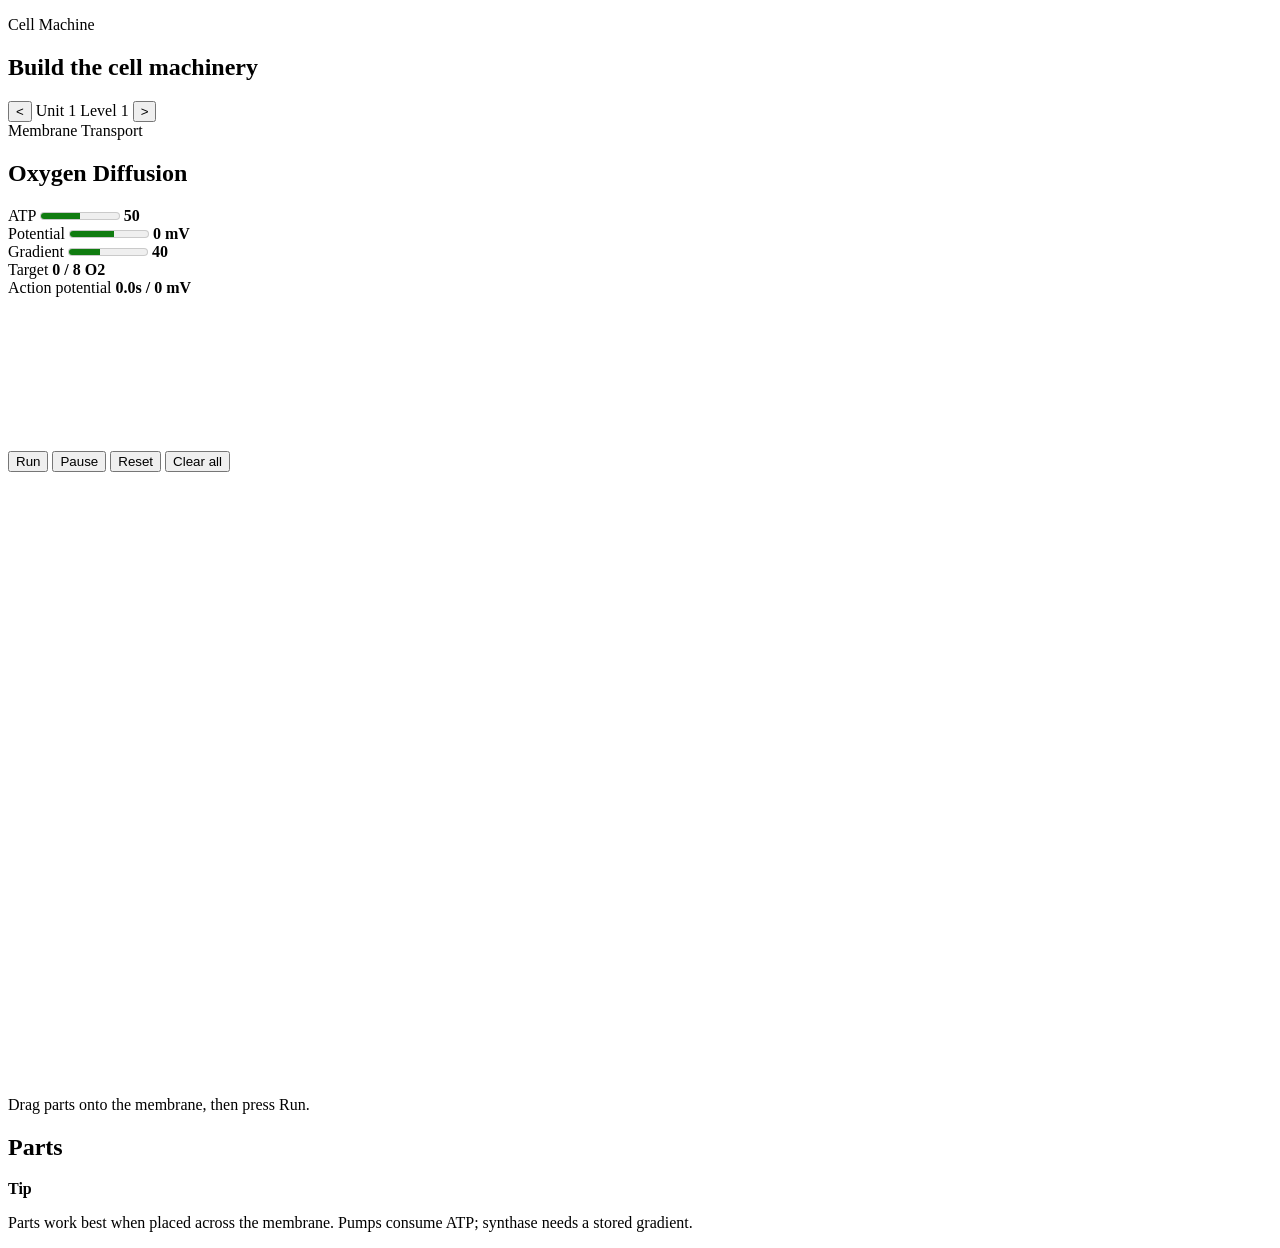
==== index.html @ aa13e6ed "Add game HTML shell" ====
<!doctype html>
<html lang="en">
  <head>
    <meta charset="utf-8" />
    <meta name="viewport" content="width=device-width, initial-scale=1" />
    <title>Cell Machine</title>
    <link rel="stylesheet" href="styles.css?v=130" />
  </head>
  <body>
    <main class="app-shell">
      <section class="topbar" aria-label="Game header">
        <div>
          <p class="kicker">Cell Machine</p>
          <h1>Build the cell machinery</h1>
        </div>
        <div class="level-nav" aria-label="Level controls">
          <button class="icon-button" id="prevLevel" title="Previous level" aria-label="Previous level">&lt;</button>
          <span id="levelCounter">Unit 1 Level 1</span>
          <button class="icon-button" id="nextLevel" title="Next level" aria-label="Next level">&gt;</button>
        </div>
      </section>

      <section class="game-layout">
        <aside class="panel mission-panel">
          <div class="mission-heading">
            <span class="badge" id="levelTag">Membrane Transport</span>
            <h2 id="levelTitle">Oxygen Diffusion</h2>
          </div>
          <p id="levelPrompt"></p>
          <div class="tutorial-panel is-hidden" id="tutorialPanel"></div>
          <div class="meters" aria-label="Cell meters">
            <div class="meter-row">
              <span>ATP</span>
              <meter id="atpMeter" min="0" max="100" value="50"></meter>
              <strong id="atpValue">50</strong>
            </div>
            <div class="meter-row" id="potentialRow">
              <span>Potential</span>
              <meter id="potentialMeter" min="-80" max="60" value="0"></meter>
              <strong id="potentialValue">0 mV</strong>
            </div>
            <div class="meter-row">
              <span id="gradientLabel">Gradient</span>
              <meter id="gradientMeter" min="0" max="100" value="40"></meter>
              <strong id="gradientValue">40</strong>
            </div>
            <div class="meter-row">
              <span>Target</span>
              <strong id="targetValue">0 / 8 O2</strong>
            </div>
          </div>
          <div class="potential-plot" id="potentialPlotPanel" aria-label="Action potential over time">
            <div class="plot-heading">
              <span>Action potential</span>
              <strong id="plotReadout">0.0s / 0 mV</strong>
            </div>
            <canvas id="potentialPlot" width="320" height="150"></canvas>
          </div>
          <div class="controls">
            <button id="runButton" class="primary">Run</button>
            <button id="pauseButton">Pause</button>
            <button id="resetButton">Reset</button>
            <button id="clearButton">Clear all</button>
          </div>
          <div class="feedback" id="feedback" role="status" aria-live="polite"></div>
        </aside>

        <section class="board-wrap" aria-label="Cell assembly board">
          <canvas id="gameCanvas" width="960" height="620"></canvas>
          <div class="drop-hint" id="dropHint">Drag parts onto the membrane, then press Run.</div>
        </section>

        <aside class="panel toolbox-panel">
          <h2>Parts</h2>
          <div class="toolbox" id="toolbox" aria-label="Available cell parts"></div>
          <div class="part-info" id="partInfo">
            <strong>Tip</strong>
            <p>Parts work best when placed across the membrane. Pumps consume ATP; synthase needs a stored gradient.</p>
          </div>
        </aside>
      </section>
    </main>

    <script src="game.js?v=130"></script>
  </body>
</html>
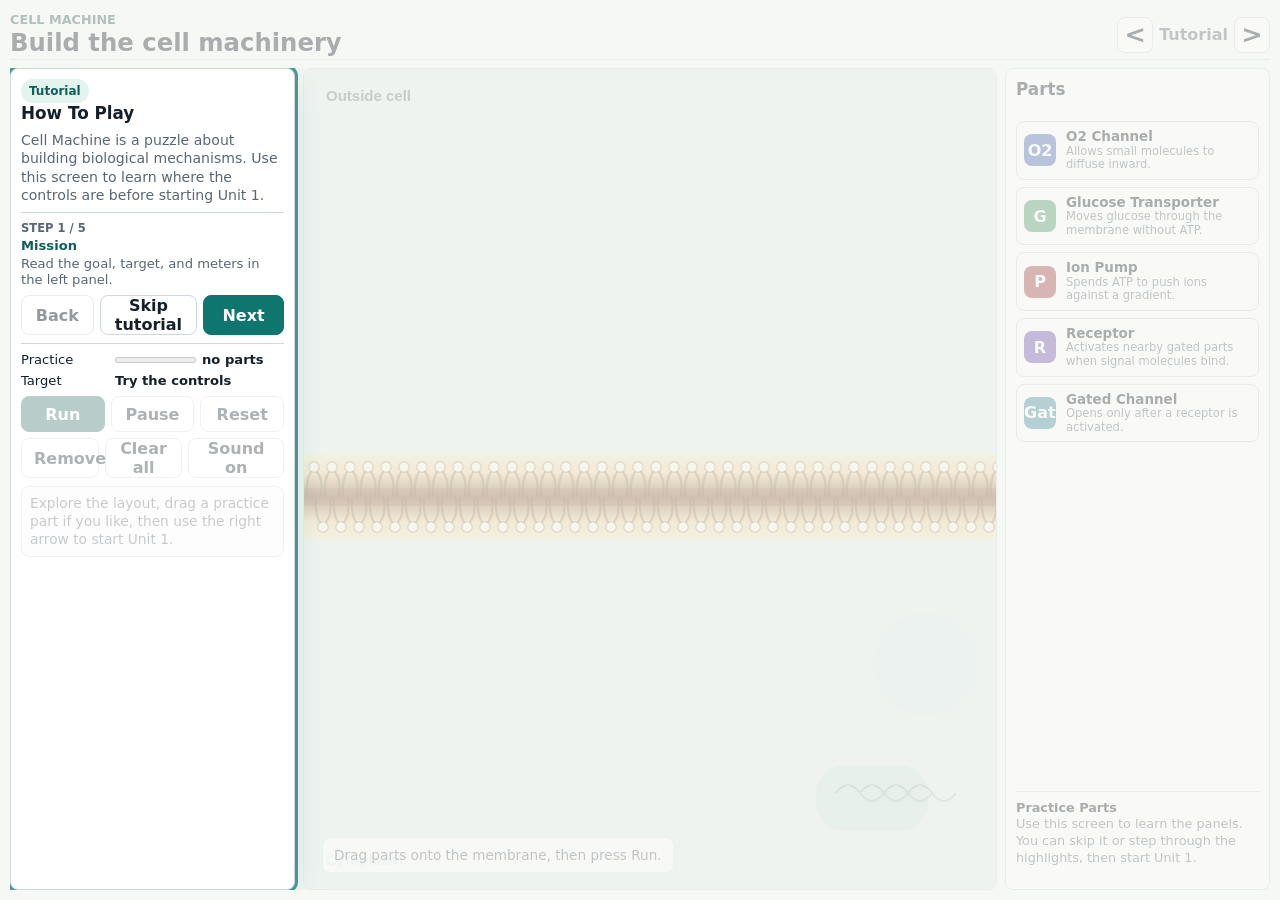
==== commit 8f7b17eb: "Sync root app copy" ====
--- a/index.html
+++ b/index.html
@@ -4,7 +4,7 @@
     <meta charset="utf-8" />
     <meta name="viewport" content="width=device-width, initial-scale=1" />
     <title>Cell Machine</title>
-    <link rel="stylesheet" href="styles.css?v=130" />
+    <link rel="stylesheet" href="styles.css?v=134" />
   </head>
   <body>
     <main class="app-shell">
@@ -60,7 +60,9 @@
             <button id="runButton" class="primary">Run</button>
             <button id="pauseButton">Pause</button>
             <button id="resetButton">Reset</button>
+            <button id="removeButton">Remove</button>
             <button id="clearButton">Clear all</button>
+            <button id="soundButton" class="sound-toggle" type="button" aria-pressed="true">Sound on</button>
           </div>
           <div class="feedback" id="feedback" role="status" aria-live="polite"></div>
         </aside>
@@ -75,12 +77,12 @@
           <div class="toolbox" id="toolbox" aria-label="Available cell parts"></div>
           <div class="part-info" id="partInfo">
             <strong>Tip</strong>
-            <p>Parts work best when placed across the membrane. Pumps consume ATP; synthase needs a stored gradient.</p>
+            <p>The tip changes with the current level and points to the mechanism needed for that puzzle.</p>
           </div>
         </aside>
       </section>
     </main>
 
-    <script src="game.js?v=130"></script>
+    <script src="game.js?v=140"></script>
   </body>
 </html>
--- a/styles.css
+++ b/styles.css
@@ -0,0 +1,644 @@
+:root {
+  --ink: #15202b;
+  --muted: #596674;
+  --line: #cfd8dc;
+  --paper: #f6f8f5;
+  --panel: #ffffff;
+  --outside: #d7ecff;
+  --cell: #dff4de;
+  --membrane-a: #f6b26b;
+  --membrane-b: #e69138;
+  --accent: #0f766e;
+  --accent-dark: #115e59;
+  --warn: #b45309;
+  --good: #15803d;
+  font-family: Inter, ui-sans-serif, system-ui, -apple-system, BlinkMacSystemFont, "Segoe UI", sans-serif;
+}
+
+* {
+  box-sizing: border-box;
+}
+
+body {
+  margin: 0;
+  min-height: 100vh;
+  overflow: hidden;
+  color: var(--ink);
+  background: var(--paper);
+}
+
+button {
+  border: 1px solid var(--line);
+  border-radius: 8px;
+  background: #fff;
+  color: var(--ink);
+  min-height: 36px;
+  padding: 0 12px;
+  font: inherit;
+  font-weight: 700;
+  cursor: pointer;
+}
+
+button:hover {
+  border-color: var(--accent);
+}
+
+button:disabled {
+  cursor: not-allowed;
+  opacity: 0.45;
+}
+
+.app-shell {
+  width: min(1440px, 100%);
+  height: 100vh;
+  margin: 0 auto;
+  padding: 10px;
+  display: flex;
+  flex-direction: column;
+  gap: 8px;
+  overflow: hidden;
+}
+
+.topbar {
+  display: flex;
+  align-items: center;
+  justify-content: space-between;
+  gap: 12px;
+  min-height: 50px;
+  flex: 0 0 auto;
+  border-bottom: 1px solid var(--line);
+}
+
+.kicker {
+  margin: 0 0 3px;
+  color: var(--accent-dark);
+  font-size: 0.8rem;
+  font-weight: 800;
+  text-transform: uppercase;
+  letter-spacing: 0;
+}
+
+h1,
+h2,
+p {
+  margin-top: 0;
+}
+
+h1 {
+  margin-bottom: 0;
+  font-size: clamp(1.2rem, 1.9vw, 1.65rem);
+  line-height: 1.1;
+}
+
+h2 {
+  font-size: 1.05rem;
+  line-height: 1.2;
+}
+
+.level-nav {
+  display: flex;
+  align-items: center;
+  gap: 6px;
+  white-space: nowrap;
+  color: var(--muted);
+  font-weight: 800;
+}
+
+.icon-button {
+  width: 36px;
+  padding: 0;
+  font-size: 1.6rem;
+  line-height: 1;
+}
+
+.game-layout {
+  flex: 1;
+  min-height: 0;
+  min-width: 0;
+  display: grid;
+  grid-template-columns: minmax(220px, 285px) minmax(390px, 1fr) minmax(210px, 265px);
+  gap: 8px;
+  overflow: hidden;
+}
+
+.panel {
+  min-height: 0;
+  min-width: 0;
+  border: 1px solid var(--line);
+  border-radius: 8px;
+  background: var(--panel);
+  padding: 10px;
+}
+
+.mission-panel,
+.toolbox-panel {
+  display: flex;
+  flex-direction: column;
+  gap: 8px;
+  overflow: auto;
+}
+
+.mission-heading h2 {
+  margin-bottom: 0;
+}
+
+.badge {
+  display: inline-flex;
+  align-items: center;
+  min-height: 24px;
+  padding: 0 8px;
+  border-radius: 999px;
+  background: #e3f4ef;
+  color: var(--accent-dark);
+  font-size: 0.75rem;
+  font-weight: 800;
+}
+
+#levelPrompt {
+  color: var(--muted);
+  line-height: 1.3;
+  margin-bottom: 0;
+  font-size: 0.88rem;
+}
+
+.tutorial-panel {
+  display: grid;
+  gap: 7px;
+  border-top: 1px solid var(--line);
+  border-bottom: 1px solid var(--line);
+  padding: 8px 0;
+  position: relative;
+  z-index: 3;
+}
+
+.tutorial-step {
+  display: grid;
+  gap: 2px;
+  font-size: 0.82rem;
+  line-height: 1.24;
+}
+
+.tutorial-step small {
+  color: var(--muted);
+  font-size: 0.72rem;
+  font-weight: 800;
+  text-transform: uppercase;
+  letter-spacing: 0;
+}
+
+.tutorial-step strong {
+  color: var(--accent-dark);
+}
+
+.tutorial-step span {
+  color: var(--muted);
+}
+
+.tutorial-controls {
+  display: grid;
+  grid-template-columns: 0.9fr 1.2fr 1fr;
+  gap: 6px;
+}
+
+body.tutorial-active .topbar,
+body.tutorial-active .board-wrap,
+body.tutorial-active .toolbox-panel,
+body.tutorial-active .mission-heading,
+body.tutorial-active #levelPrompt,
+body.tutorial-active .meters,
+body.tutorial-active .potential-plot,
+body.tutorial-active .controls,
+body.tutorial-active .feedback {
+  opacity: 0.34;
+  filter: grayscale(0.45);
+  transition: opacity 140ms ease, filter 140ms ease, box-shadow 140ms ease;
+}
+
+body.tutorial-active .tutorial-panel {
+  opacity: 1;
+  filter: none;
+}
+
+body[data-tutorial-target="mission"] .mission-heading,
+body[data-tutorial-target="mission"] #levelPrompt,
+body[data-tutorial-target="mission"] .meters,
+body[data-tutorial-target="board"] .board-wrap,
+body[data-tutorial-target="parts"] .toolbox-panel,
+body[data-tutorial-target="controls"] .controls {
+  opacity: 1;
+  filter: none;
+}
+
+body[data-tutorial-target="mission"] .mission-panel,
+body[data-tutorial-target="board"] .board-wrap,
+body[data-tutorial-target="parts"] .toolbox-panel,
+body[data-tutorial-target="controls"] .controls {
+  box-shadow: 0 0 0 3px rgba(15, 118, 110, 0.72), 0 10px 34px rgba(15, 118, 110, 0.18);
+}
+
+.meters {
+  display: grid;
+  gap: 6px;
+}
+
+.meter-row {
+  display: grid;
+  grid-template-columns: 88px minmax(72px, 1fr) minmax(82px, auto);
+  gap: 6px;
+  align-items: center;
+  font-size: 0.82rem;
+}
+
+.meter-row > strong:nth-child(2):last-child {
+  grid-column: 2 / -1;
+}
+
+meter {
+  width: 100%;
+  height: 12px;
+}
+
+.potential-plot {
+  border: 1px solid var(--line);
+  border-radius: 8px;
+  padding: 7px;
+  background: #fbfcfc;
+}
+
+.plot-heading {
+  display: flex;
+  justify-content: space-between;
+  gap: 10px;
+  margin-bottom: 4px;
+  color: var(--muted);
+  font-size: 0.78rem;
+  font-weight: 800;
+}
+
+.plot-heading strong {
+  color: var(--text);
+  white-space: nowrap;
+}
+
+.is-hidden {
+  display: none !important;
+}
+
+#potentialPlot {
+  display: block;
+  width: 100%;
+  height: 96px;
+}
+
+.controls {
+  display: flex;
+  flex-wrap: wrap;
+  gap: 6px;
+}
+
+.controls button {
+  flex: 1 1 74px;
+  min-width: 74px;
+}
+
+.controls .sound-toggle {
+  flex: 1 1 92px;
+}
+
+.sound-toggle[aria-pressed="false"] {
+  color: var(--muted);
+  background: #f1f5f9;
+}
+
+.primary {
+  border-color: var(--accent);
+  background: var(--accent);
+  color: #fff;
+}
+
+.primary:hover {
+  background: var(--accent-dark);
+}
+
+.feedback {
+  min-height: 58px;
+  border: 1px solid var(--line);
+  border-radius: 8px;
+  padding: 8px;
+  color: var(--muted);
+  line-height: 1.28;
+  background: #fbfcfc;
+  font-size: 0.86rem;
+}
+
+.feedback.success {
+  border-color: #86efac;
+  color: var(--good);
+  background: #f0fdf4;
+}
+
+.feedback.warning {
+  border-color: #fcd34d;
+  color: var(--warn);
+  background: #fffbeb;
+}
+
+.board-wrap {
+  position: relative;
+  min-height: 0;
+  min-width: 0;
+  overflow: hidden;
+  border: 1px solid var(--line);
+  border-radius: 8px;
+  background: #fff;
+}
+
+#gameCanvas {
+  display: block;
+  width: 100%;
+  height: 100%;
+  min-height: 0;
+  touch-action: none;
+}
+
+.drop-hint {
+  position: absolute;
+  left: 18px;
+  bottom: 16px;
+  max-width: 360px;
+  padding: 9px 11px;
+  border: 1px solid rgba(21, 32, 43, 0.12);
+  border-radius: 8px;
+  background: rgba(255, 255, 255, 0.86);
+  color: var(--muted);
+  font-size: 0.85rem;
+  pointer-events: none;
+}
+
+.toolbox {
+  display: grid;
+  gap: 7px;
+}
+
+.part-card {
+  display: grid;
+  grid-template-columns: 34px 1fr;
+  align-items: center;
+  gap: 8px;
+  min-height: 48px;
+  border: 1px solid var(--line);
+  border-radius: 8px;
+  padding: 7px;
+  background: #fff;
+  cursor: grab;
+  user-select: none;
+}
+
+.part-card:hover {
+  border-color: var(--accent);
+}
+
+.part-card.is-selected {
+  border-color: var(--accent);
+  background: #ecfdf5;
+  box-shadow: 0 0 0 2px rgba(15, 118, 110, 0.18);
+}
+
+.part-icon {
+  width: 32px;
+  height: 32px;
+  border-radius: 8px;
+  display: grid;
+  place-items: center;
+  color: #fff;
+  font-weight: 900;
+}
+
+.part-card > div:last-child {
+  min-width: 0;
+}
+
+.part-card strong {
+  display: block;
+  font-size: 0.84rem;
+  line-height: 1.15;
+  min-width: 0;
+  overflow-wrap: anywhere;
+}
+
+.part-card span {
+  display: block;
+  color: var(--muted);
+  font-size: 0.72rem;
+  line-height: 1.18;
+  min-width: 0;
+  overflow-wrap: anywhere;
+}
+
+.part-info {
+  margin-top: auto;
+  border-top: 1px solid var(--line);
+  padding-top: 8px;
+  color: var(--muted);
+  font-size: 0.8rem;
+  line-height: 1.3;
+}
+
+.part-info strong {
+  color: var(--ink);
+}
+
+@media (max-width: 980px) {
+  body {
+    overflow: auto;
+  }
+
+  .app-shell {
+    height: auto;
+    min-height: 100dvh;
+    overflow: visible;
+  }
+
+  .game-layout {
+    grid-template-columns: 1fr;
+    overflow: visible;
+  }
+
+  .board-wrap {
+    min-height: 360px;
+    height: min(64vh, 520px);
+  }
+
+  #gameCanvas {
+    min-height: 360px;
+  }
+
+  .toolbox {
+    grid-template-columns: repeat(2, minmax(0, 1fr));
+  }
+}
+
+@media (max-width: 620px) {
+  body {
+    min-width: 320px;
+    max-width: 100%;
+  }
+
+  .app-shell {
+    width: 100%;
+    max-width: 100%;
+    padding: 8px;
+    gap: 7px;
+  }
+
+  .topbar {
+    align-items: flex-start;
+    flex-direction: column;
+    gap: 6px;
+    min-height: 0;
+    padding-bottom: 8px;
+    min-width: 0;
+  }
+
+  .kicker {
+    margin-bottom: 1px;
+    font-size: 0.72rem;
+  }
+
+  h1 {
+    font-size: 1.12rem;
+  }
+
+  .level-nav {
+    width: 100%;
+    justify-content: space-between;
+    gap: 8px;
+  }
+
+  #levelCounter {
+    min-width: 0;
+    text-align: center;
+  }
+
+  .icon-button {
+    width: 42px;
+    min-height: 40px;
+    flex: 0 0 42px;
+  }
+
+  .game-layout {
+    gap: 7px;
+    width: 100%;
+    max-width: 100%;
+  }
+
+  .mission-panel {
+    order: 1;
+  }
+
+  .toolbox-panel {
+    order: 2;
+  }
+
+  .board-wrap {
+    order: 3;
+    height: clamp(320px, 78vw, 430px);
+    min-height: 320px;
+  }
+
+  #gameCanvas {
+    min-height: 320px;
+  }
+
+  .panel {
+    width: 100%;
+    max-width: 100%;
+    padding: 8px;
+  }
+
+  #levelPrompt {
+    font-size: 0.82rem;
+    overflow-wrap: anywhere;
+  }
+
+  .meters {
+    gap: 5px;
+  }
+
+  .tutorial-controls {
+    grid-template-columns: 1fr;
+  }
+
+  .tutorial-controls button {
+    width: 100%;
+    min-width: 0;
+  }
+
+  .toolbox {
+    grid-template-columns: 1fr;
+    gap: 6px;
+  }
+
+  .part-card {
+    grid-template-columns: 30px 1fr;
+    min-height: 48px;
+    padding: 6px;
+    gap: 7px;
+    touch-action: manipulation;
+  }
+
+  .part-icon {
+    width: 30px;
+    height: 30px;
+  }
+
+  .part-card strong {
+    font-size: 0.78rem;
+  }
+
+  .part-card span {
+    display: none;
+  }
+
+  .controls {
+    display: grid;
+    grid-template-columns: repeat(2, minmax(0, 1fr));
+  }
+
+  .controls button {
+    min-width: 0;
+    min-height: 40px;
+  }
+
+  .meter-row {
+    grid-template-columns: 76px minmax(64px, 1fr) minmax(64px, auto);
+    font-size: 0.78rem;
+  }
+
+  .potential-plot {
+    padding: 6px;
+  }
+
+  #potentialPlot {
+    height: 80px;
+  }
+
+  .feedback {
+    min-height: 0;
+    font-size: 0.8rem;
+  }
+
+  .part-info {
+    margin-top: 0;
+    font-size: 0.76rem;
+  }
+
+  .drop-hint {
+    left: 10px;
+    right: 10px;
+    bottom: 10px;
+    max-width: none;
+    padding: 7px 9px;
+    font-size: 0.76rem;
+  }
+}
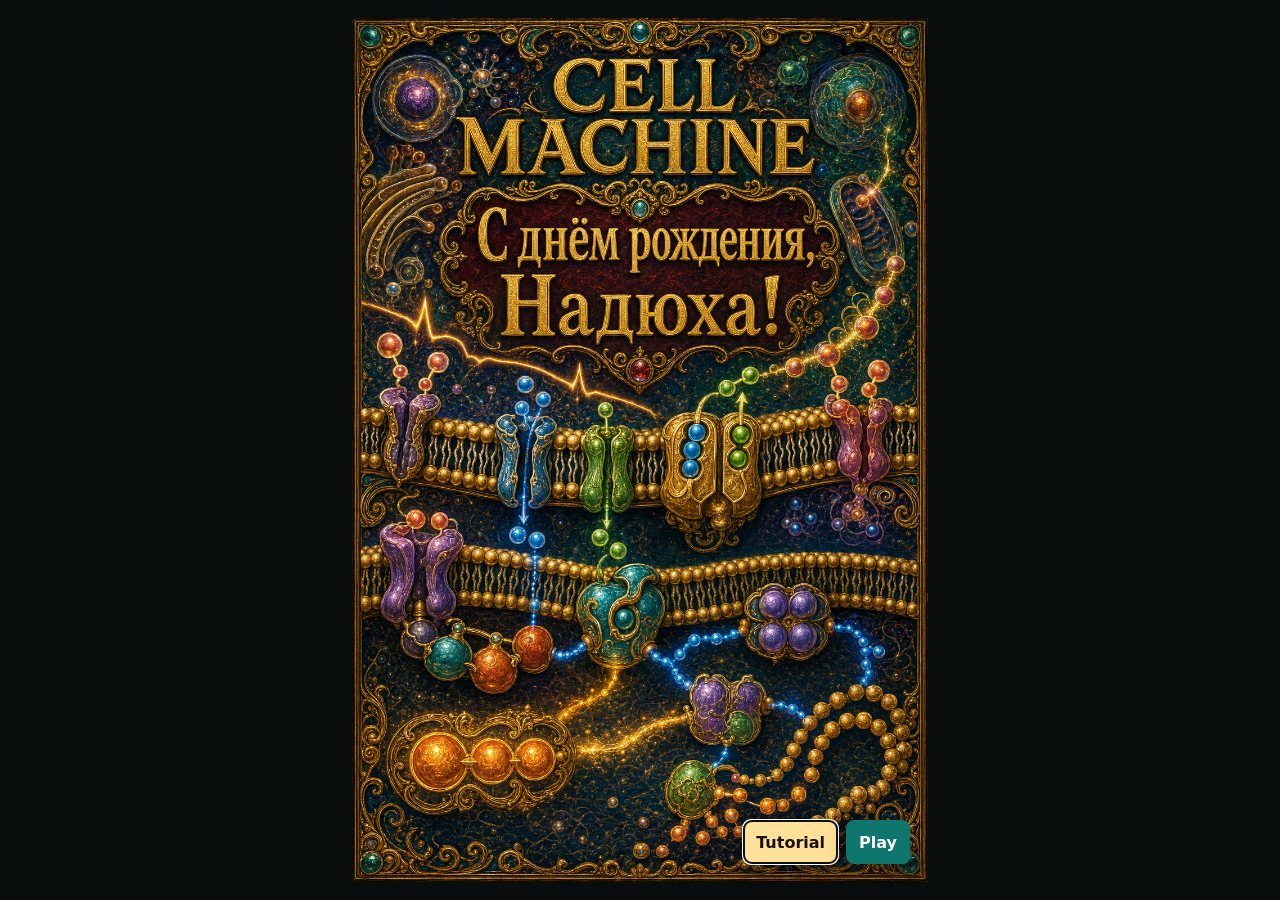
==== commit 0d4e7cef: "Add opening splash and sync oxygen sound" ====
--- a/index.html
+++ b/index.html
@@ -4,10 +4,20 @@
     <meta charset="utf-8" />
     <meta name="viewport" content="width=device-width, initial-scale=1" />
     <title>Cell Machine</title>
-    <link rel="stylesheet" href="styles.css?v=134" />
+    <link rel="stylesheet" href="styles.css?v=136" />
   </head>
-  <body>
-    <main class="app-shell">
+  <body class="splash-active">
+    <section class="opening-splash" id="openingSplash" role="dialog" aria-modal="true" aria-label="Cell Machine birthday greeting">
+      <div class="opening-splash__content">
+        <img src="birthday-splash.png" alt="Cell Machine. С днем рождения, Надюха!" />
+        <div class="opening-splash__actions">
+          <button class="opening-splash__button" id="openingSplashTutorialButton" type="button">Tutorial</button>
+          <button class="primary opening-splash__button" id="openingSplashPlayButton" type="button">Play</button>
+        </div>
+      </div>
+    </section>
+
+    <main class="app-shell" id="appShell" inert aria-hidden="true">
       <section class="topbar" aria-label="Game header">
         <div>
           <p class="kicker">Cell Machine</p>
@@ -83,6 +93,6 @@
       </section>
     </main>
 
-    <script src="game.js?v=140"></script>
+    <script src="game.js?v=142"></script>
   </body>
 </html>
--- a/styles.css
+++ b/styles.css
@@ -27,6 +27,62 @@
   background: var(--paper);
 }
 
+body.splash-active {
+  overflow: hidden;
+}
+
+.opening-splash {
+  position: fixed;
+  inset: 0;
+  z-index: 100;
+  display: grid;
+  place-items: center;
+  padding: 18px;
+  background: #090d0e;
+}
+
+.opening-splash.is-dismissed {
+  display: none;
+}
+
+.opening-splash__content {
+  position: relative;
+  display: grid;
+  justify-items: center;
+  width: min(calc((100vh - 36px) * 2 / 3), calc(100vw - 36px), 760px);
+  aspect-ratio: 2 / 3;
+}
+
+.opening-splash__content img {
+  display: block;
+  width: 100%;
+  height: 100%;
+  min-height: 0;
+  object-fit: contain;
+}
+
+.opening-splash__actions {
+  position: absolute;
+  right: 18px;
+  bottom: 18px;
+  display: flex;
+  gap: 8px;
+}
+
+.opening-splash__button {
+  min-height: 44px;
+  border-color: #d6a84c;
+  color: #17110a;
+  background: #f3c96c;
+  box-shadow: 0 4px 18px rgba(0, 0, 0, 0.42);
+}
+
+.opening-splash__button:hover,
+.opening-splash__button:focus-visible {
+  border-color: #fff1bc;
+  background: #ffe19a;
+}
+
 button {
   border: 1px solid var(--line);
   border-radius: 8px;
@@ -484,6 +540,24 @@
     max-width: 100%;
   }
 
+  .opening-splash {
+    padding: 8px;
+  }
+
+  .opening-splash__content {
+    width: min(calc((100vh - 16px) * 2 / 3), calc(100vw - 16px));
+  }
+
+  .opening-splash__actions {
+    right: 12px;
+    bottom: 12px;
+    gap: 6px;
+  }
+
+  .opening-splash__button {
+    min-height: 48px;
+  }
+
   .app-shell {
     width: 100%;
     max-width: 100%;
